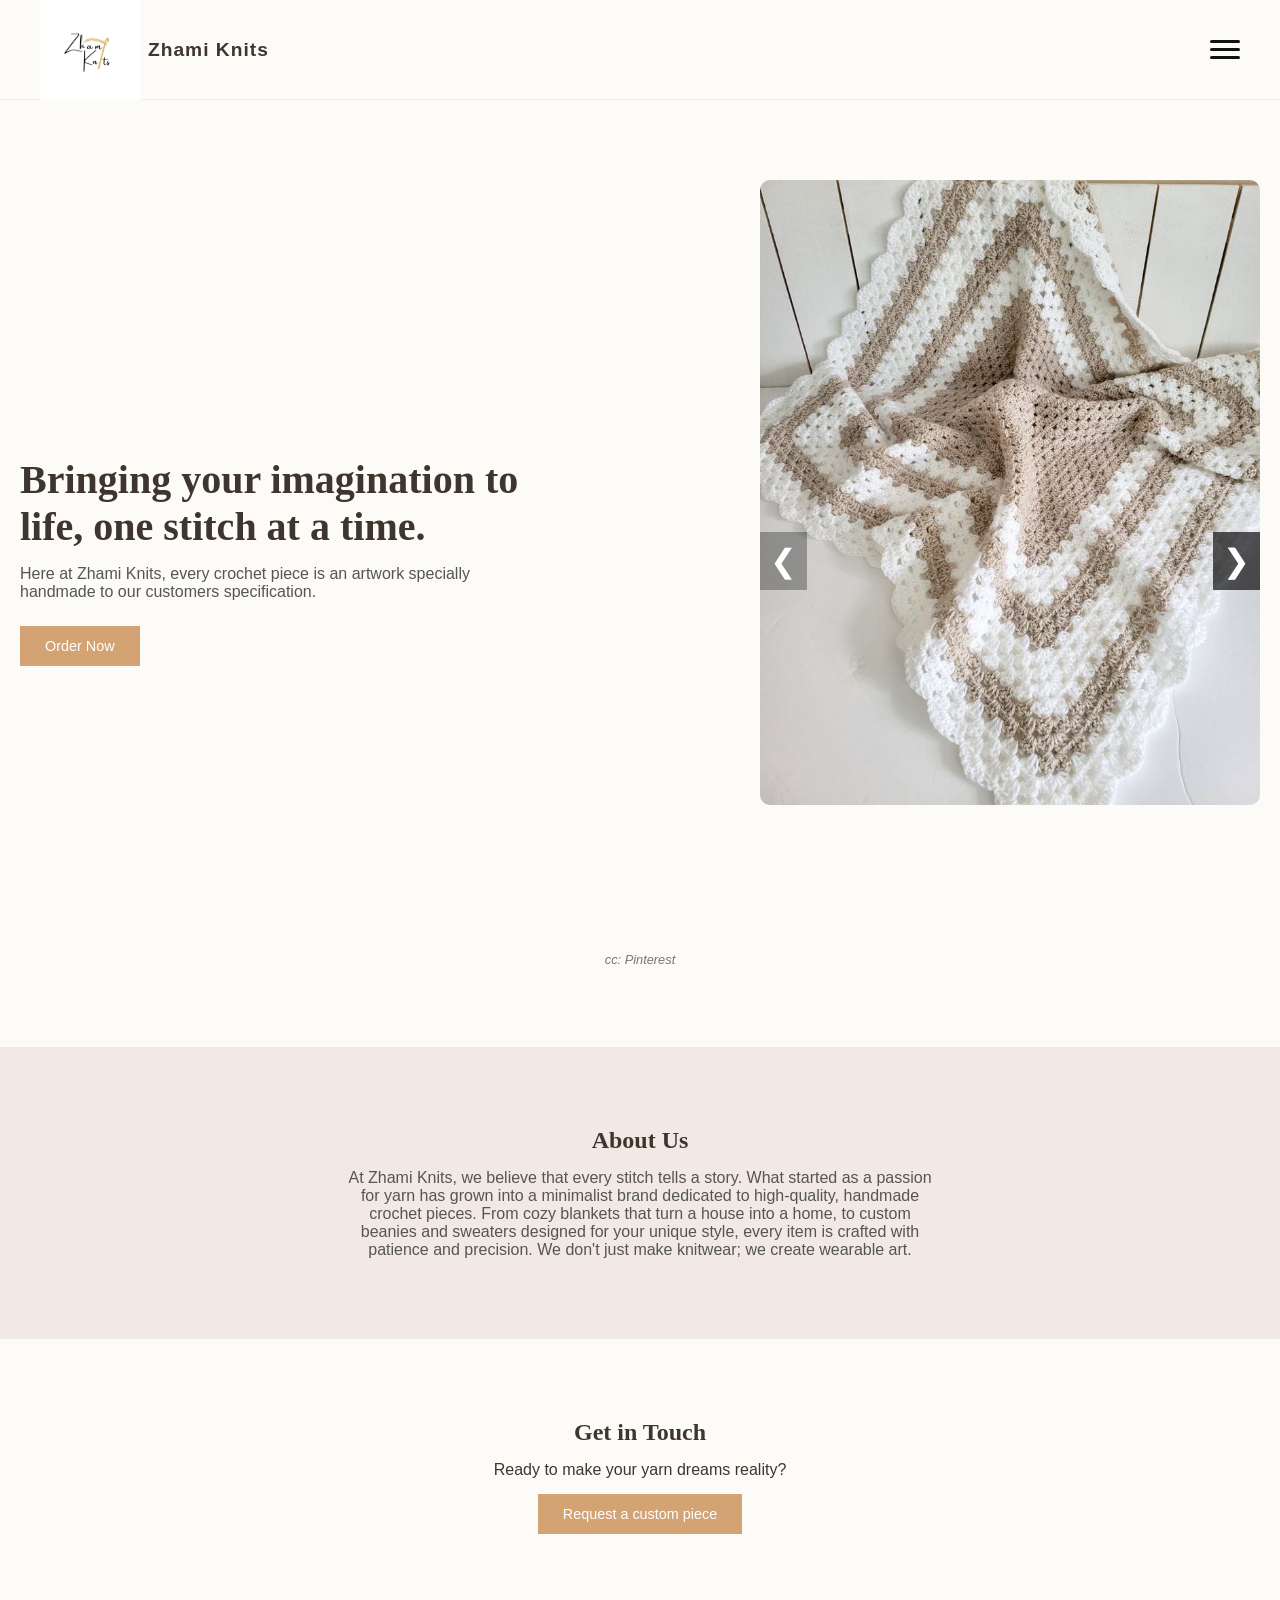
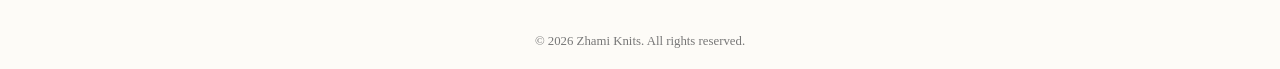
==== index.html @ 7c943dc8 "Create index.html file with initial HTML structure" ====
<!DOCTYPE html>
<html lang="en">
    <head>
        <meta charset="UTF-8">
        <meta name="viewport" content="width=device-width, initial-scale=1.0">
        <title>Zhami Knits</title>
        <link rel="stylesheet" href="styles.css">
    </head>
    <body>
        <!-- NAVBAR -->
    <header>
        <div class="logo"><img src="20260415_172551_0000.jpg"><span>Zhami Knits</span></div>
        
        <input type="checkbox" id="menu-toggle" class="menu-toggle">
        <label for="menu-toggle" class="hamburger">
          <span></span>
          <span></span>
          <span></span>
        </label>

        <nav class="nav-menu">
          <a href="#">Home</a>
          <a href="#">About</a>
          <a href="#">Contact</a>
        </nav>

    </header>

    <!-- HERO -->
    <section class="hero">
        <div class="hero-text">
            <h1>Bringing your imagination to life, one stitch at a time.</h1>
            <p>
                Here at Zhami Knits, every crochet piece is an artwork specially handmade to our customers specification.
            </p>
            <button class="cta-btn">Order Now</button>
        </div>
        <div class="slider-container">
          <input type="radio" name="slider" id="img-1" checked>
          <input type="radio" name="slider" id="img-2">
          <input type="radio" name="slider" id="img-3">
          <input type="radio" name="slider" id="img-4">
          <div class="slides">
            <div class="slide"><img src="7af4685a6839c6ee7fba0d93559ee786.jpg" alt="Blanket">
            </div>
            <div class="slide"><img src="8a195386b86549fc5e7cad6a766ad109.jpg" alt="Beanies">
            </div>
            <div class="slide"><img src="c451a546c72fd9d1ec52d839bf933fc2.jpg" alt="Hair Bonnet">     
            </div>
            <div class="slide"><img src="f6026b98e663d3f67acf941e191f1cc2.jpg" alt="Sweater">
            </div>
          </div>
          <div class="controls">
            <label for="img-4" class="next">❯</label>
            <label for="img-3" class="next">❯</label>
            <label for="img-2" class="next">❯</label>
            <label for="img-1" class="previous">❮</label>
          </div>
        </div>
        <p>cc: Pinterest</p>
    </section>

    <!-- ABOUT -->
    <section class="about">
        <h2>About Us</h2>
        <p>
          At Zhami Knits, we believe that every stitch tells a story. What started as a passion for yarn has grown into a minimalist brand dedicated to high-quality, handmade crochet pieces.
From cozy blankets that turn a house into a home, to custom beanies and sweaters designed for your unique style, every item is crafted with patience and precision. We don't just make knitwear; we create wearable art.
        </p>
    </section>

    <!-- CONTACT -->
    <section class="contact">
        <h2>Get in Touch</h2>
        <p>Ready to make your yarn dreams reality?</p>
        <button class="cta-btn">Request a custom piece</button>
    </section>

    <!-- FOOTER -->
    <footer>
        © 2026 Zhami Knits. All rights reserved.
    </footer>
</body>
</html>
---- styles.css ----
* {
            margin: 0;
            padding: 0;
            box-sizing: border-box;
        }
        h1, h2{
            font-family: 'Playfair Display', serif;
        }
        p, a, span{
            font-family: 'inter', sans-serif;
        }

        body {
            background-color: #FDFBF7;
            color: #3E362E;
        }

        /* NAVBAR */
        header {
            display: flex;
            justify-content: space-between;
            align-items: center;
            padding: 20px 40px;
            width: 100%;
            height: 100px;
            border-bottom: 1px solid #eee;
        }

        .logo img{
           width: 100px;
           height: auto;
           display: block; /* Removes extra space at the bottom of the image */
           margin: 0;

        }
        .logo{
            display: flex;
            align-items: center;
            font: sans-serif;
            font-size: 1.2rem;
            font-weight: bold;
            letter-spacing: 1px;
            left-margin: 3px;
            gap: 8px;
        }
        /* Hide the checkbox */
       .menu-toggle {
            display: none;
       }

/* Style the 3 lines (Hamburger) */
       .hamburger {
           display: flex;
           flex-direction: column;
           gap: 5px;
           cursor: pointer;
       }

       .hamburger span {
           width: 30px;
           height: 3px;
           background-color: #111;
           border-radius: 2px;
       }

/* Hidden Nav Menu by default on mobile */
       .nav-menu {
            display: none; 
            position: absolute;
            top: 80px; /* Adjust based on header height */
            right: 20px;
            background: white;
            border: 1px solid #eee;
            padding: 20px;
            flex-direction: column;
            z-index: 100;
    /* Keep your current position/display settings */
            box-shadow: 0 10px 25px rgba(0,0,0,0.1); /* Soft shadow for depth */
            border-radius: 12px;
            min-width: 180px;
            right: 20px 40px; /* Align it with your header padding */
            top: 70px; /* Adjust so it sits right under the header */
        }

/* SHOW the menu when the checkbox is checked */
       .menu-toggle:checked ~ .nav-menu {
            display: flex;
        }
        .nav-menu a {
            text-decoration: none; /* Removes the underline */
            color: #111;           /* Dark text to match your brand */
           padding: 12px 0;      /* Adds vertical space so they aren't cramped */
           font-family: sans-serif;
           font-size: 1.1rem;
           font-weight: 500;
           border-bottom: 1px solid #eee; /* Adds a faint line between links */
           width: 100%;
           display : block;
        }

/* Remove the line from the very last link */
        .nav-menu a:last-child {
           border-bottom: none;
        }



        /* HERO SECTION */
        .hero {
            display: flex;
            align-items: center;
            justify-content: space-between;
            padding: 80px 20px;
            flex-wrap: wrap;
        }

        .hero-text {
            max-width: 500px;
            flex: 1 1 300px;
        }

        .hero-text h1 {
            font-size: 2.5rem;
            margin-bottom: 15px;
        }


        .hero-text p {
            font-size: 1rem;
            margin-bottom: 25px;
            color: #555;
        }

        .cta-btn {
            padding: 12px 25px;
            border: none;
            background-color: #D4A373;
            color: white;
            font-size: 0.9rem;
            cursor: pointer;
            transition: 0.3s;
        }

        .cta-btn:hover {
            background-color: #a88beb;
            transform: translateY(-3px);
            box-shadow: 0 5px 15px rgba(212, 163, 115, 0.4);
        }

        .hero img {
            width: 400px;
            max-width: 100%;
            border-radius: 10px;
        }
        /* Hide the actual radio buttons */
        input[type="radio"] {
           display: none;
        }

        .slider-container {
           position: relative;
           width: 100%;
           max-width: 500px; /* Adjust to fit your design */
           overflow: hidden;
           flex: 1 1 300px;
        }
        .slider-container + p {
           text-align: center;      /* Centers the text */
           font-size: 0.8rem;       /* Makes it look like a subtle caption */
           color: #777;             /* A lighter grey so it doesn't distract */
           margin-top: 10px;        /* Adds a small gap below the image */
           font-style: italic;
           width: 100%;
        }


        .slides {
          display: flex;
          transition: transform 0.5s ease-in-out;
        }

        .slide {
           min-width: 100%;
        }

        .slide img {
          width: 100%;
          display: block;
        }

/* Move the slides based on which radio is checked */
        #img-1:checked ~ .slides {
           transform: translateX(0%);
        }

        #img-2:checked ~ .slides {
           transform: translateX(-100%);
        }
        #img-3:checked ~ .slides{
            transform: translateX(-200%);
        }
        #img-4:checked ~ .slides{
            transform: translateX(-300%);
        }

/* Styling the clickable arrows */
       .controls label {
           position: absolute;
           top: 50%;
           transform: translateY(-50%);
           font-size: 2rem;
           color: white;
           background: rgba(0,0,0,0.3);
           padding: 10px;
           cursor: pointer;
           user-select: none;
        }

       .next { 
           right: 0; 
        }
       .previous { 
           left: 0; 
        }


        /* ABOUT SECTION */
        .about {
            padding: 80px 20px;
            text-align: center;
            background-color: #f2e9e4;
        }

        .about h2 {
            margin-bottom: 15px;
        }

        .about p {
            max-width: 600px;
            margin: auto;
            color: #555;
        }

        /* CONTACT */
        .contact {
            padding: 80px 20px;
            text-align: center;
        }

        .contact h2 {
            margin-bottom: 15px;
        }

        .contact button {
            margin-top: 15px;
        }

        /* FOOTER */
        footer {
            text-align: center;
            padding: 20px;
            font-size: 0.8rem;
            color: #777;
        }

        /* RESPONSIVE */
        @media (max-width: 768px) {
            header {
                padding: 20px;
            }

            .hero {
                flex-direction: column;
                text-align: center;
                padding: 40px 20px;
                gap: 20px;
            }

            .hero img {
                margin-top: 20px;
            }

            nav {
                display: none;
            }
            
        }
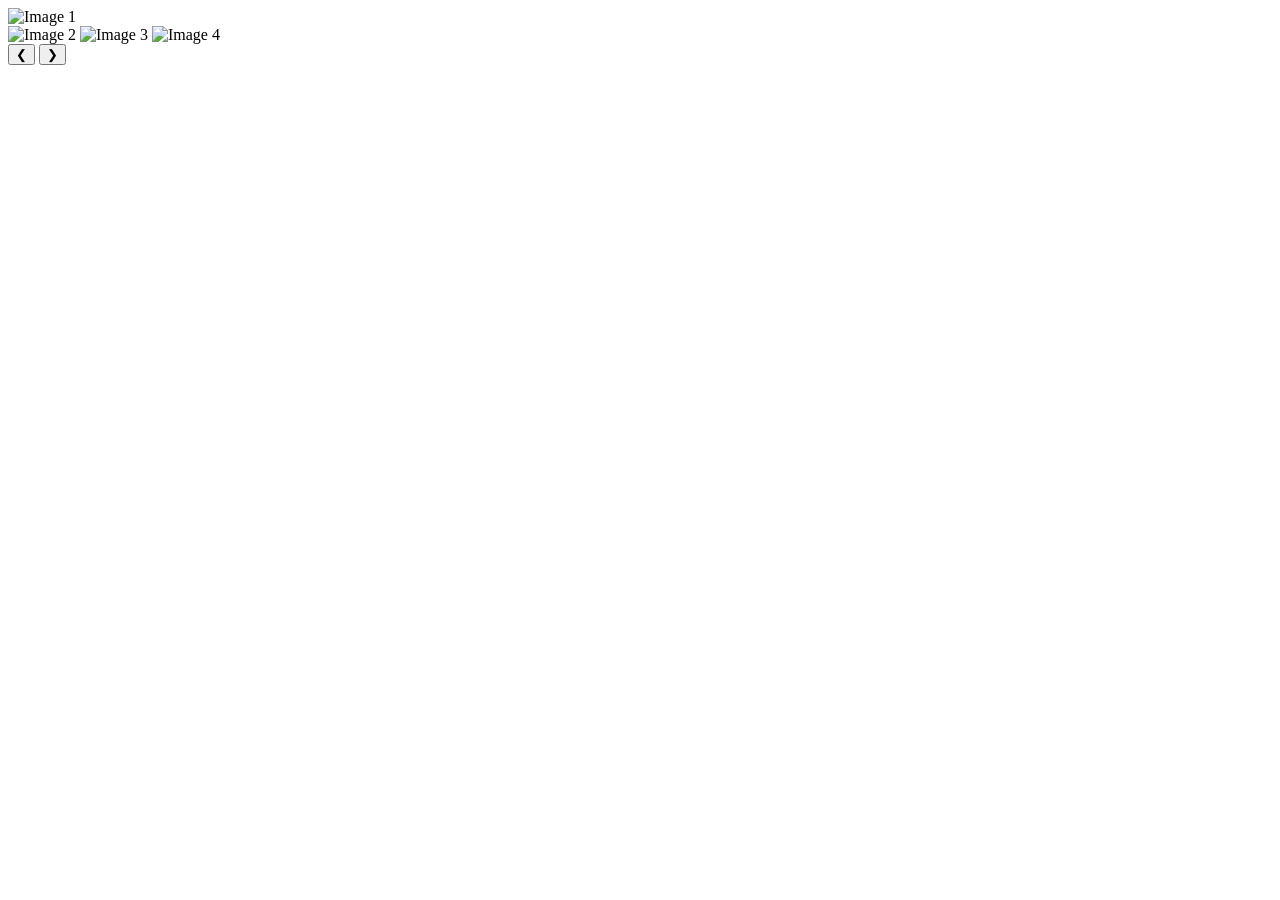
==== commit db1c00e4: "Updated index.html to fix the slider controls for proper image navigation." ====
--- a/index.html
+++ b/index.html
@@ -1,84 +1,33 @@
 <!DOCTYPE html>
 <html lang="en">
-    <head>
-        <meta charset="UTF-8">
-        <meta name="viewport" content="width=device-width, initial-scale=1.0">
-        <title>Zhami Knits</title>
-        <link rel="stylesheet" href="styles.css">
-    </head>
-    <body>
-        <!-- NAVBAR -->
-    <header>
-        <div class="logo"><img src="20260415_172551_0000.jpg"><span>Zhami Knits</span></div>
-        
-        <input type="checkbox" id="menu-toggle" class="menu-toggle">
-        <label for="menu-toggle" class="hamburger">
-          <span></span>
-          <span></span>
-          <span></span>
-        </label>
-
-        <nav class="nav-menu">
-          <a href="#">Home</a>
-          <a href="#">About</a>
-          <a href="#">Contact</a>
-        </nav>
-
-    </header>
-
-    <!-- HERO -->
-    <section class="hero">
-        <div class="hero-text">
-            <h1>Bringing your imagination to life, one stitch at a time.</h1>
-            <p>
-                Here at Zhami Knits, every crochet piece is an artwork specially handmade to our customers specification.
-            </p>
-            <button class="cta-btn">Order Now</button>
+<head>
+    <meta charset="UTF-8">
+    <meta name="viewport" content="width=device-width, initial-scale=1.0">
+    <title>Image Slider</title>
+    <style>
+        /* Add your styles here */
+    </style>
+</head>
+<body>
+    <div id="slider">
+        <div class="slides">
+            <img src="image1.jpg" alt="Image 1">
+            <img src="image2.jpg" alt="Image 2">
+            <img src="image3.jpg" alt="Image 3">
+            <img src="image4.jpg" alt="Image 4">
         </div>
-        <div class="slider-container">
-          <input type="radio" name="slider" id="img-1" checked>
-          <input type="radio" name="slider" id="img-2">
-          <input type="radio" name="slider" id="img-3">
-          <input type="radio" name="slider" id="img-4">
-          <div class="slides">
-            <div class="slide"><img src="7af4685a6839c6ee7fba0d93559ee786.jpg" alt="Blanket">
-            </div>
-            <div class="slide"><img src="8a195386b86549fc5e7cad6a766ad109.jpg" alt="Beanies">
-            </div>
-            <div class="slide"><img src="c451a546c72fd9d1ec52d839bf933fc2.jpg" alt="Hair Bonnet">     
-            </div>
-            <div class="slide"><img src="f6026b98e663d3f67acf941e191f1cc2.jpg" alt="Sweater">
-            </div>
-          </div>
-          <div class="controls">
-            <label for="img-4" class="next">❯</label>
-            <label for="img-3" class="next">❯</label>
-            <label for="img-2" class="next">❯</label>
-            <label for="img-1" class="previous">❮</label>
-          </div>
-        </div>
-        <p>cc: Pinterest</p>
-    </section>
-
-    <!-- ABOUT -->
-    <section class="about">
-        <h2>About Us</h2>
-        <p>
-          At Zhami Knits, we believe that every stitch tells a story. What started as a passion for yarn has grown into a minimalist brand dedicated to high-quality, handmade crochet pieces.
-From cozy blankets that turn a house into a home, to custom beanies and sweaters designed for your unique style, every item is crafted with patience and precision. We don't just make knitwear; we create wearable art.
-        </p>
-    </section>
-
-    <!-- CONTACT -->
-    <section class="contact">
-        <h2>Get in Touch</h2>
-        <p>Ready to make your yarn dreams reality?</p>
-        <button class="cta-btn">Request a custom piece</button>
-    </section>
-
-    <!-- FOOTER -->
-    <footer>
-        © 2026 Zhami Knits. All rights reserved.
-    </footer>
+        <button class="prev" onclick="changeSlide(-1)">❮</button>
+        <button class="next" onclick="changeSlide(1)">❯</button>
+    </div>
+    <script>
+        let currentIndex = 0;
+        const slides = document.querySelectorAll('.slides img');
+        function changeSlide(direction) {
+            slides[currentIndex].style.display = 'none';
+            currentIndex = (currentIndex + direction + slides.length) % slides.length;
+            slides[currentIndex].style.display = 'block';
+        }
+        changeSlide(0); // Initialize the first slide
+    </script>
 </body>
-</html>+</html>
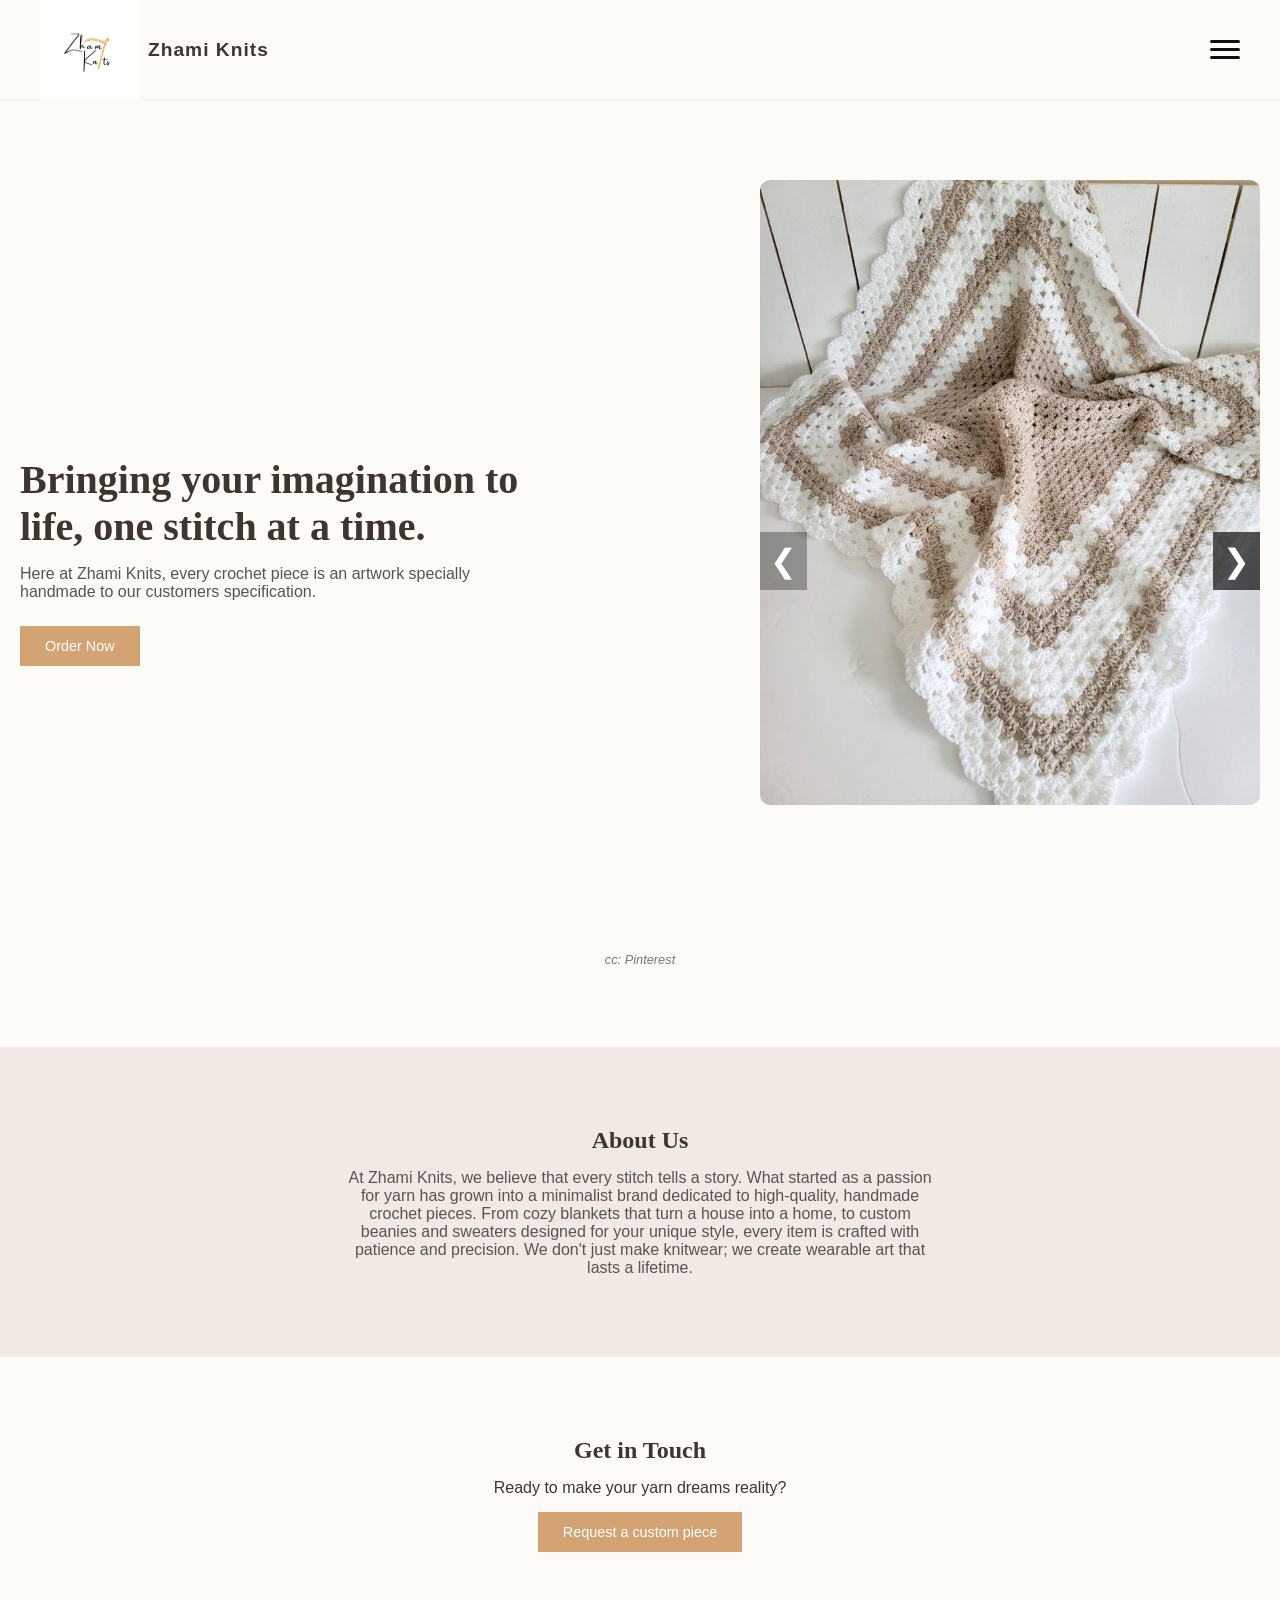
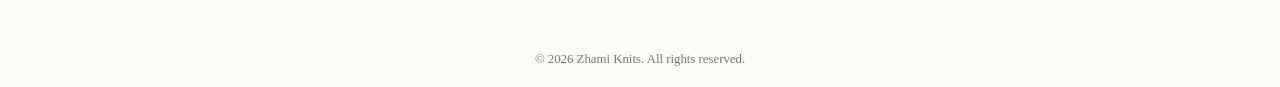
==== commit 897c65ba: "Update index.html" ====
--- a/index.html
+++ b/index.html
@@ -1,33 +1,9 @@
 <!DOCTYPE html>
-<html lang="en">
+<html>
 <head>
-    <meta charset="UTF-8">
-    <meta name="viewport" content="width=device-width, initial-scale=1.0">
-    <title>Image Slider</title>
-    <style>
-        /* Add your styles here */
-    </style>
+    <meta http-equiv="refresh" content="0; url=Landingpagedoc1.html" />
 </head>
 <body>
-    <div id="slider">
-        <div class="slides">
-            <img src="image1.jpg" alt="Image 1">
-            <img src="image2.jpg" alt="Image 2">
-            <img src="image3.jpg" alt="Image 3">
-            <img src="image4.jpg" alt="Image 4">
-        </div>
-        <button class="prev" onclick="changeSlide(-1)">❮</button>
-        <button class="next" onclick="changeSlide(1)">❯</button>
-    </div>
-    <script>
-        let currentIndex = 0;
-        const slides = document.querySelectorAll('.slides img');
-        function changeSlide(direction) {
-            slides[currentIndex].style.display = 'none';
-            currentIndex = (currentIndex + direction + slides.length) % slides.length;
-            slides[currentIndex].style.display = 'block';
-        }
-        changeSlide(0); // Initialize the first slide
-    </script>
+    <p><a href="Landingpagedoc1.html">Click here if you're not redirected</a></p>
 </body>
-</html>
+</html>
